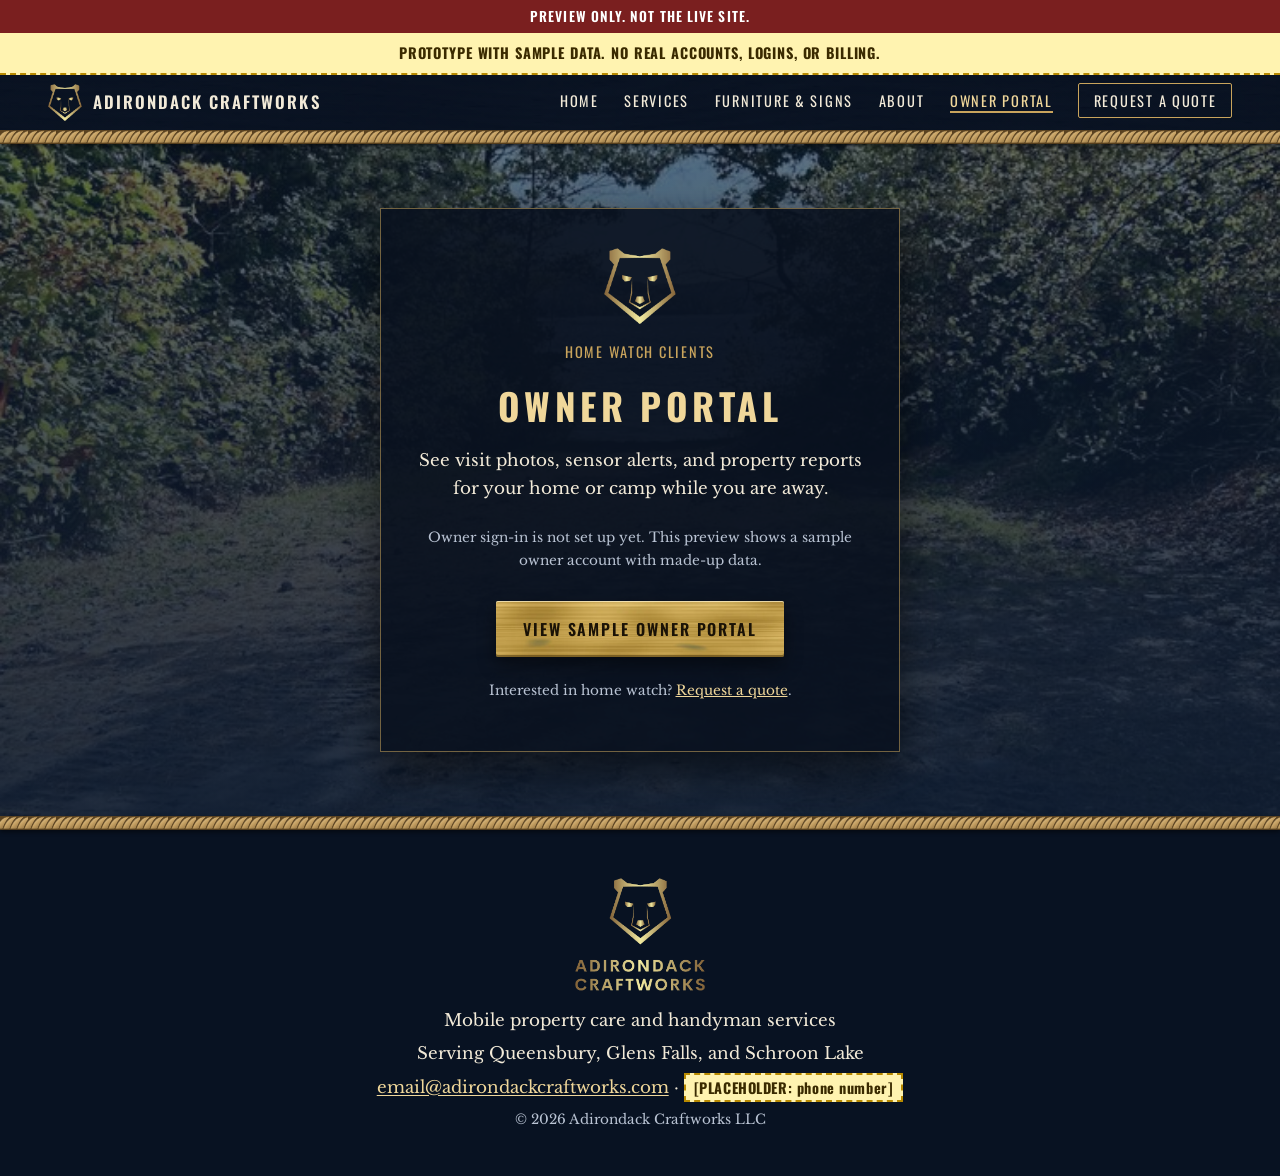
==== portal/index.html @ 4a9fceff "Owner portal prototype under /portal/ with sample data, nav link (preview, noindex)" ====
<!doctype html>
<html lang="en">
<head>
<meta charset="utf-8">
<meta name="viewport" content="width=device-width, initial-scale=1">
<meta name="robots" content="noindex,nofollow">
<title>Owner Portal | Adirondack Craftworks</title>
<meta name="description" content="Prototype of the Adirondack Craftworks home-watch owner portal, shown with sample data.">
<link rel="preconnect" href="https://fonts.googleapis.com">
<link rel="preconnect" href="https://fonts.gstatic.com" crossorigin>
<link rel="stylesheet" href="https://fonts.googleapis.com/css2?family=Oswald:wght@400;600&family=Libre+Baskerville:ital,wght@0,400;0,700;1,400&display=swap">
<link rel="stylesheet" href="../css/style.css">
<link rel="stylesheet" href="../css/portal.css">
<link rel="icon" href="../images/logo-mark.png" type="image/png">
</head>
<body>
<a class="skip" href="#main">Skip to content</a>
<div class="preview-flag">Preview only. Not the live site.</div>
<div class="proto" role="note">Prototype with sample data. No real accounts, logins, or billing.</div>
<header class="bar">
  <a class="brand" href="../index.html" aria-label="Adirondack Craftworks, home"><img src="../images/logo-mark.png" width="117" height="125" alt=""><span>Adirondack Craftworks</span></a>
  <nav aria-label="Main">
    <ul>
      <li><a href="../index.html">Home</a></li>
      <li><a href="../services.html">Services</a></li>
      <li><a href="../furniture-signs.html">Furniture &amp; Signs</a></li>
      <li><a href="../about.html">About</a></li>
      <li><a href="index.html" aria-current="page">Owner Portal</a></li>
      <li><a href="../quote.html" class="nav-cta">Request a Quote</a></li>
    </ul>
  </nav>
</header>
<div class="rope" aria-hidden="true"></div>

<main id="main">
  <section class="login-wrap">
    <div class="login-card">
      <img src="../images/logo-mark.png" width="117" height="125" alt="">
      <p class="kicker">Home watch clients</p>
      <h1>Owner Portal</h1>
      <p>See visit photos, sensor alerts, and property reports for your home or camp while you are away.</p>
      <p class="small">Owner sign-in is not set up yet. This preview shows a sample owner account with made-up data.</p>
      <a class="btn brass" href="dashboard.html">View sample owner portal</a>
      <p class="small">Interested in home watch? <a href="../quote.html">Request a quote</a>.</p>
    </div>
  </section>
</main>

<div class="rope" aria-hidden="true"></div>
<footer class="foot">
  <img src="../images/logo-full.png" width="245" height="213" alt="Adirondack Craftworks logo" loading="lazy">
  <p>Mobile property care and handyman services</p>
  <p>Serving Queensbury, Glens Falls, and Schroon Lake</p>
  <p><a href="mailto:email@adirondackcraftworks.com">email@adirondackcraftworks.com</a> &middot; <span class="ph">[PLACEHOLDER: phone number]</span></p>
  <p class="small">&copy; 2026 Adirondack Craftworks LLC</p>
</footer>
</body>
</html>
---- css/style.css ----
:root{--navy:#0d1b30;--navy-2:#13284a;--brass:#c9a45c;--brass-hi:#f0d79a;--cream:#f2ead8;--muted:#b9c3d3}
*{box-sizing:border-box}
html{scroll-behavior:smooth}
body{margin:0;background:var(--navy);color:var(--cream);font:400 1.05rem/1.7 "Libre Baskerville",Georgia,serif}
img{max-width:100%;height:auto;display:block}
h1,h2,h3,.brand span,nav a,.btn,.kicker,.hero-sub,.markers b,.log span,.species span,.porthole p,figcaption{font-family:Oswald,"Arial Narrow",sans-serif;text-transform:uppercase;letter-spacing:.12em}
a{color:var(--brass-hi)}
a:focus-visible,.btn:focus-visible{outline:3px solid var(--brass-hi);outline-offset:3px}
.skip{position:absolute;left:-999px;top:0;background:var(--cream);color:var(--navy);padding:.5rem 1rem;z-index:30}.skip:focus{left:1rem}
.rope{height:14px;background:url(../tex/rope.svg) repeat-x 0 0/28px 14px;box-shadow:0 2px 4px rgba(0,0,0,.5);position:relative;z-index:2}

.bar{position:sticky;top:0;z-index:20;display:flex;align-items:center;justify-content:space-between;gap:1rem;padding:.6rem clamp(1rem,4vw,3rem);
  background:linear-gradient(rgba(8,16,30,.85),rgba(8,16,30,.85)),url(../tex/navy-plank.webp) center/900px auto}
.bar+.rope{position:sticky;top:58px;z-index:19}
.brand{display:flex;align-items:center;gap:.7rem;text-decoration:none;color:var(--cream)}
.brand img{width:34px}
.brand span{font-weight:600;font-size:1.05rem}
.bar ul{list-style:none;margin:0;padding:0;display:flex;gap:1.6rem;align-items:center}
.bar nav a{color:var(--cream);text-decoration:none;font-size:.9rem}
.bar nav a:hover{color:var(--brass-hi)}
.nav-cta{border:1px solid var(--brass);padding:.35rem .9rem;border-radius:2px}

.hero{position:relative;min-height:88vh;display:flex;align-items:center;justify-content:center;text-align:center;padding:5rem 1.2rem;
}
.hero{background:linear-gradient(180deg,rgba(13,27,48,.5),rgba(13,27,48,.85) 75%,var(--navy)),url(../images/area-view-1000.jpg) center 40%/cover,var(--navy-2)}
.hero-inner{max-width:900px}
.quarterboard{display:flex;align-items:center;justify-content:center;gap:1.2rem;padding:1.4rem 3.6rem;margin:0 auto;
  background:linear-gradient(180deg,rgba(255,255,255,.08),transparent 40%,rgba(0,0,0,.35)),url(../tex/navy-plank.webp) center/700px auto,var(--navy-2);
  clip-path:polygon(0 50%,4% 0,96% 0,100% 50%,96% 100%,4% 100%);
  filter:drop-shadow(0 14px 22px rgba(0,0,0,.6));position:relative}
.quarterboard::before{content:"";position:absolute;inset:7px;clip-path:polygon(0 50%,3.6% 0,96.4% 0,100% 50%,96.4% 100%,3.6% 100%);
  border:0;background:linear-gradient(var(--brass),var(--brass)) top/100% 2px no-repeat,linear-gradient(var(--brass),var(--brass)) bottom/100% 2px no-repeat;opacity:.8}
.quarterboard h1{margin:0;font-size:clamp(1.6rem,5.5vw,3.6rem);font-weight:600;line-height:1.1;
  background:url(../tex/brass.webp) center/600px auto;-webkit-background-clip:text;background-clip:text;color:transparent;
  filter:drop-shadow(0 2px 0 rgba(0,0,0,.6))}
.star{color:var(--brass);font-size:1.4rem}
.hero-sub{color:var(--brass-hi);margin:1.8rem 0 .8rem;font-size:1rem}
.hero-lead{font-size:1.2rem;max-width:44ch;margin:0 auto 2rem;color:var(--cream);text-shadow:0 2px 6px rgba(0,0,0,.6)}
.btn{display:inline-block;padding:.9rem 1.7rem;text-decoration:none;font-weight:600;border-radius:2px}
.btn.brass{color:#1a1206;background:url(../tex/brass.webp) center/500px auto,var(--brass);box-shadow:inset 0 1px 0 rgba(255,245,210,.7),inset 0 -2px 0 rgba(70,50,10,.5),0 8px 18px rgba(0,0,0,.45)}
.btn.brass:hover{filter:brightness(1.08)}

.band{padding:clamp(3.5rem,8vw,6rem) 0;position:relative}
.band.navy{background:linear-gradient(rgba(13,27,48,.78),rgba(13,27,48,.78)),url(../tex/navy-plank.webp) 0 0/1024px 512px}
.band.deep{background:radial-gradient(ellipse at 30% 50%,#1a3560,#081222 75%)}
.band.brassband{color:#1a1206;background:linear-gradient(90deg,rgba(255,240,200,.15),transparent 40%,rgba(60,40,5,.2)),url(../tex/brass.webp) center/1024px 100%,var(--brass)}
.wrap{max-width:1100px;margin:0 auto;padding:0 clamp(1.2rem,4vw,2.5rem)}
.kicker{color:var(--brass);margin:0 0 .3rem;font-size:.9rem}
.brassband .kicker{color:#4a3610}
h2{font-size:clamp(1.9rem,4.4vw,3rem);margin:0 0 1.2rem;line-height:1.1;font-weight:600}
.big{font-size:1.35rem;line-height:1.5}
.signs{display:grid;grid-template-columns:1.1fr 1fr;gap:3rem;align-items:center}
.markers{list-style:none;margin:0;padding:0;display:grid;gap:.8rem}
.markers li{display:grid;grid-template-columns:54px 1fr;grid-template-rows:auto auto;column-gap:1rem;align-items:center;padding:.8rem 1rem;background:rgba(8,16,30,.6);border-left:3px solid var(--brass)}
.m{grid-row:span 2;width:54px;height:54px;border-radius:50%;box-shadow:inset 0 2px 3px rgba(255,255,255,.4),inset 0 -3px 4px rgba(0,0,0,.45),0 0 0 3px #1a1206,0 0 0 5px var(--brass)}
.markers small{color:var(--muted);font-size:.9rem}
.m-wood{background:url(../tex/walnut.webp) center/300px auto}
.m-copper{background:url(../tex/copper.webp) center/300px auto}
.m-steel{background:url(../tex/steel.webp) center/300px auto}
.m-brass{background:url(../tex/brass.webp) center/300px auto}
.m-led{background:radial-gradient(circle,#fff8e6 0 22%,#ffd27a 40%,#3a2a10 72%);box-shadow:0 0 18px 4px rgba(255,200,110,.55),0 0 0 3px #1a1206,0 0 0 5px var(--brass)}
.cols{display:grid;grid-template-columns:1fr 1fr;gap:2rem}
.cols article{padding:1.6rem;border:1px solid rgba(201,164,92,.45);background:rgba(8,16,30,.55)}
h3{color:var(--brass-hi);font-size:1.15rem;margin:0 0 .5rem;font-weight:600}
.species{margin-top:2.4rem;padding-top:1.6rem;border-top:1px solid rgba(201,164,92,.35)}
.species span{display:inline-block;margin:0 .5rem .6rem 0;padding:.35rem .9rem;border:1px solid var(--brass);color:var(--cream);font-size:.9rem}
.soon{color:var(--cream);font-style:italic}.soon strong{font-style:normal;color:var(--brass-hi)}
.strip{display:grid;grid-template-columns:1fr 1fr 1fr;gap:0}
.strip figure{margin:0;position:relative;overflow:hidden;aspect-ratio:4/3}
.strip img{width:100%;height:100%;object-fit:cover}
.strip figcaption{position:absolute;left:1rem;bottom:1rem;background:url(../tex/brass.webp) center/400px auto;color:#1a1206;padding:.25rem .8rem;font-size:.8rem;box-shadow:0 3px 8px rgba(0,0,0,.5)}
.gallery{display:grid;grid-template-columns:auto 1fr;gap:3rem;align-items:center}
.porthole{width:clamp(220px,30vw,300px);aspect-ratio:1;border-radius:50%;padding:22px;background:url(../tex/brass.webp) center/600px auto;
  box-shadow:inset 0 3px 4px rgba(255,245,210,.7),inset 0 -5px 8px rgba(60,40,5,.6),0 18px 34px rgba(0,0,0,.6);position:relative}
.porthole::before{content:"";position:absolute;inset:8px;border-radius:50%;background:radial-gradient(circle,transparent 93%,rgba(60,40,5,.5) 94%,transparent 96%)}
.glass{width:100%;height:100%;border-radius:50%;display:flex;align-items:center;justify-content:center;text-align:center;
  background:radial-gradient(circle at 35% 30%,rgba(255,255,255,.18),transparent 40%),radial-gradient(circle,#173058,#0a1528);box-shadow:inset 0 6px 16px rgba(0,0,0,.7)}
.glass p{margin:0;font-size:1.6rem;line-height:1.2;color:var(--brass-hi)}
.glass span{font-size:1rem;color:var(--cream)}
.inquire{max-width:820px;text-align:center}
.log{list-style:none;margin:2rem auto;padding:0;max-width:560px;text-align:left;border:1px solid rgba(201,164,92,.5);background:rgba(8,16,30,.6)}
.log li{display:grid;grid-template-columns:120px 1fr;gap:1rem;padding:.9rem 1.2rem;overflow-wrap:anywhere}
.log li+li{border-top:1px dashed rgba(201,164,92,.35)}
.log span{color:var(--brass);font-size:.85rem;padding-top:.15rem}
.log a{color:var(--cream)}
.foot{text-align:center;padding:3rem 1rem 2.5rem;background:#081222}
.foot img{width:130px;margin:0 auto 1rem}
.foot p{margin:.3rem 0}
.small{font-size:.85rem;color:var(--muted)}

@media (max-width:860px){
  .bar{flex-direction:column;gap:.4rem;padding:.5rem}
  .bar+.rope{top:auto;position:relative}
  .bar{position:relative}
  .bar ul{gap:1rem;flex-wrap:wrap;justify-content:center}
  .signs,.cols,.gallery{grid-template-columns:1fr}
  .porthole{margin:0 auto}
  .gallery{text-align:center}
  .strip{grid-template-columns:1fr}
  .quarterboard{padding:1.2rem 2rem}
  .star{display:none}
  .hero{min-height:auto}
}
@media (max-width:480px){.log li{grid-template-columns:1fr;gap:.1rem}.bar nav a{font-size:.8rem}}
@media (prefers-reduced-motion:reduce){html{scroll-behavior:auto}}

[hidden]{display:none!important}
.inquiry-form-slot{margin-top:2rem;text-align:left}
.inquiry-form{display:grid;gap:1rem}
.f-row{display:grid;grid-template-columns:1fr 1fr;gap:1rem}
.f-field label{display:block;font-weight:700;font-size:.85rem;letter-spacing:.08em;text-transform:uppercase;margin-bottom:.35rem}
.f-field input,.f-field textarea{width:100%;font:inherit;font-size:1rem;padding:.75rem .85rem;border-radius:2px}
.f-field textarea{resize:vertical;min-height:8rem}
.opt{text-transform:none;letter-spacing:0;font-weight:400;opacity:.8}
.hp{position:absolute!important;left:-10000px;width:1px;height:1px;overflow:hidden}
.inquiry-form button{justify-self:start;border:0;cursor:pointer}
@media (max-width:560px){.f-row{grid-template-columns:1fr}}
.inquiry-form-slot{max-width:560px;margin:2rem auto 0}
.f-field label{color:var(--brass);font-family:Oswald,sans-serif}
.f-field input,.f-field textarea{background:rgba(8,16,30,.85);color:var(--cream);border:1px solid var(--brass)}
.f-field input:focus,.f-field textarea:focus{outline:3px solid var(--brass-hi);outline-offset:1px}

/* Preview additions: property care and handyman pages */
.preview-flag{background:#7a1f1f;color:#fff;text-align:center;font:600 .85rem/1.4 Oswald,sans-serif;letter-spacing:.08em;text-transform:uppercase;padding:.45rem 1rem}
.ph{display:inline-block;background:#fff3b0;color:#3a2a00;border:2px dashed #b88a00;padding:.15rem .5rem;font:700 .9rem/1.4 Oswald,sans-serif;letter-spacing:.04em}
.bar nav a[aria-current="page"]{color:var(--brass-hi);border-bottom:2px solid var(--brass)}
.hero.sub{min-height:auto;padding:4rem 1.2rem 3rem}
.areas{display:flex;flex-wrap:wrap;justify-content:center;gap:.6rem;margin:0 0 2rem;padding:0;list-style:none}
.areas li{border:1px solid var(--brass);padding:.35rem .9rem;font-family:Oswald,sans-serif;text-transform:uppercase;letter-spacing:.1em;font-size:.9rem;background:rgba(8,16,30,.55)}
.svc-grid{display:grid;grid-template-columns:repeat(auto-fit,minmax(260px,1fr));gap:1.4rem;margin:2rem 0 0;padding:0;list-style:none}
.svc-grid li{padding:1.5rem;border:1px solid rgba(201,164,92,.45);background:rgba(8,16,30,.6);border-top:4px solid var(--brass)}
.svc-grid p{margin:0;color:var(--cream)}
.note{margin:2.2rem 0 0;padding:1rem 1.2rem;border-left:4px solid var(--brass);background:rgba(8,16,30,.7)}
.note strong{color:var(--brass-hi)}
.tile{aspect-ratio:16/9;border:1px solid rgba(201,164,92,.35);background:linear-gradient(135deg,#1a3560,#0a1528 60%,#3a2a10)}
.two{display:grid;grid-template-columns:1.2fr 1fr;gap:2.5rem;align-items:center}
.center{text-align:center}
.f-field select{width:100%;font:inherit;font-size:1rem;padding:.75rem .85rem;border-radius:2px;background:rgba(8,16,30,.85);color:var(--cream);border:1px solid var(--brass)}
.f-field select:focus{outline:3px solid var(--brass-hi);outline-offset:1px}
.quote-form{max-width:640px;margin:2rem auto 0;text-align:left}
.req{color:var(--brass-hi)}
@media (max-width:860px){.two{grid-template-columns:1fr}}
.ph-grid{display:grid;grid-template-columns:repeat(3,1fr);gap:1rem;margin-top:1.5rem}
@media (max-width:860px){.ph-grid{grid-template-columns:1fr}}
---- css/portal.css ----
/* Owner portal prototype (preview only, sample data) */
.proto{background:#fff3b0;color:#3a2a00;border-bottom:2px dashed #b88a00;text-align:center;font:700 .9rem/1.5 Oswald,sans-serif;letter-spacing:.06em;text-transform:uppercase;padding:.55rem 1rem}
.login-wrap{min-height:70vh;display:flex;align-items:center;justify-content:center;padding:4rem 1.2rem;
  background:linear-gradient(180deg,rgba(13,27,48,.6),rgba(13,27,48,.92)),url(../images/wooded-path-1000.jpg) center/cover,var(--navy-2)}
.login-card{max-width:520px;width:100%;text-align:center;padding:2.4rem 2rem;border:1px solid rgba(201,164,92,.55);background:rgba(8,16,30,.88);box-shadow:0 18px 40px rgba(0,0,0,.55)}
.login-card img{width:72px;margin:0 auto 1rem}
.login-card h1{font-size:clamp(1.6rem,5vw,2.3rem);margin:0 0 .6rem;color:var(--brass-hi)}
.login-card p{margin:.6rem 0}
.login-card .btn{margin-top:1.2rem;border:0;cursor:pointer;font-size:1rem}
.login-card .small{margin-top:1.4rem}
.dash{padding:2.5rem 0 4rem}
.dash h1{font-size:clamp(1.6rem,4.5vw,2.6rem);margin:0 0 .3rem}
.dash-head{display:flex;flex-wrap:wrap;justify-content:space-between;align-items:flex-end;gap:1rem;margin-bottom:1.6rem}
.dash-head a{font-family:Oswald,sans-serif;text-transform:uppercase;letter-spacing:.1em;font-size:.85rem}
.grid{display:grid;grid-template-columns:repeat(12,1fr);gap:1.4rem}
.panel{grid-column:span 12;padding:1.5rem;border:1px solid rgba(201,164,92,.45);background:rgba(8,16,30,.6);border-top:4px solid var(--brass);position:relative}
.panel.half{grid-column:span 6}
.panel h2{font-size:1.35rem;margin:0 0 1rem;color:var(--brass-hi)}
.sample{position:absolute;top:.7rem;right:.8rem;background:#fff3b0;color:#3a2a00;border:1px dashed #b88a00;font:700 .7rem/1.3 Oswald,sans-serif;letter-spacing:.08em;text-transform:uppercase;padding:.15rem .45rem}
.prop{display:grid;grid-template-columns:220px 1fr;gap:1.4rem;align-items:center}
.prop .pic{aspect-ratio:4/3;background:url(../images/area-view-1000.jpg) center/cover;border:1px solid rgba(201,164,92,.45)}
.prop h3{font-size:1.4rem;margin:0 0 .2rem}
.prop dl{display:grid;grid-template-columns:auto 1fr;gap:.25rem 1rem;margin:.8rem 0 0}
.prop dt{font-family:Oswald,sans-serif;text-transform:uppercase;letter-spacing:.1em;font-size:.8rem;color:var(--brass);padding-top:.2rem}
.prop dd{margin:0}
.visits{list-style:none;margin:0;padding:0;display:grid;gap:1rem}
.visit{display:grid;grid-template-columns:110px 1fr;gap:1rem;padding-bottom:1rem;border-bottom:1px dashed rgba(201,164,92,.35)}
.visit:last-child{border-bottom:0;padding-bottom:0}
.thumbs{display:flex;gap:.4rem;margin-top:.5rem;flex-wrap:wrap}
.thumbs button{padding:0;border:1px solid var(--brass);background:none;cursor:zoom-in;width:72px;height:54px;overflow:hidden}
.thumbs img{width:100%;height:100%;object-fit:cover}
.date{font-family:Oswald,sans-serif;text-transform:uppercase;letter-spacing:.08em;color:var(--brass);font-size:.9rem}
.visit h3{font-size:1rem;margin:0 0 .2rem}
.visit p{margin:0;font-size:.95rem}
.sensors{width:100%;border-collapse:collapse;font-size:.95rem}
.sensors th,.sensors td{text-align:left;padding:.6rem .5rem;border-bottom:1px dashed rgba(201,164,92,.3);vertical-align:top}
.sensors th{font-family:Oswald,sans-serif;text-transform:uppercase;letter-spacing:.08em;font-weight:400;color:var(--brass);font-size:.8rem}
.st{display:inline-block;font:600 .75rem/1.3 Oswald,sans-serif;letter-spacing:.08em;text-transform:uppercase;padding:.2rem .55rem;border-radius:2px}
.st.ok{background:#1f5135;color:#d9f5e3}.st.watch{background:#7a5a10;color:#fff3cf}.st.alert{background:#7a1f1f;color:#ffe1e1}.st.resolved{background:#33415a;color:#dfe6f2}
.filter{display:flex;gap:.5rem;flex-wrap:wrap;margin:0 0 1rem}
.filter button{font:600 .8rem/1 Oswald,sans-serif;letter-spacing:.08em;text-transform:uppercase;padding:.45rem .8rem;background:rgba(8,16,30,.8);color:var(--cream);border:1px solid var(--brass);cursor:pointer}
.filter button[aria-pressed="true"]{background:var(--brass);color:#1a1206}
.drone{display:grid;grid-template-columns:1fr 1fr;gap:1rem;align-items:center}
.drone .frame{aspect-ratio:16/9;border:2px dashed rgba(201,164,92,.6);display:flex;align-items:center;justify-content:center;text-align:center;padding:1rem;color:var(--muted);background:repeating-linear-gradient(45deg,rgba(255,255,255,.03) 0 12px,transparent 12px 24px)}
.pending{display:inline-block;background:#7a5a10;color:#fff3cf;font:700 .8rem/1.3 Oswald,sans-serif;letter-spacing:.08em;text-transform:uppercase;padding:.3rem .7rem;margin-bottom:.6rem}
.plans{display:grid;grid-template-columns:repeat(3,1fr);gap:1rem;margin:0 0 1.2rem;padding:0;list-style:none}
.plans li{padding:1.1rem;border:1px solid rgba(201,164,92,.45);background:rgba(8,16,30,.55)}
.plans li.cur{border:2px solid var(--brass-hi)}
.plans h3{font-size:1rem;margin:0 0 .3rem}
.price{font-family:Oswald,sans-serif;font-size:1.5rem;color:var(--cream);margin:.2rem 0 .5rem}
.plans p{margin:.2rem 0;font-size:.92rem}
.btn[disabled]{opacity:.55;cursor:not-allowed;filter:grayscale(.4);border:0;font-size:1rem}
.lightbox{position:fixed;inset:0;background:rgba(0,0,0,.85);display:flex;align-items:center;justify-content:center;z-index:50;padding:1rem}
.lightbox img{max-height:85vh;width:auto;border:2px solid var(--brass)}
.lightbox p{position:absolute;bottom:1rem;left:0;right:0;text-align:center}
@media (max-width:860px){.panel.half{grid-column:span 12}.prop,.drone{grid-template-columns:1fr}.plans{grid-template-columns:1fr}.prop .pic{max-width:360px}}
@media (max-width:520px){.visit{grid-template-columns:1fr;gap:.3rem}.sensors thead{display:none}.sensors tr{display:block;padding:.6rem 0;border-bottom:1px dashed rgba(201,164,92,.3)}.sensors td{display:block;border:0;padding:.15rem 0}}
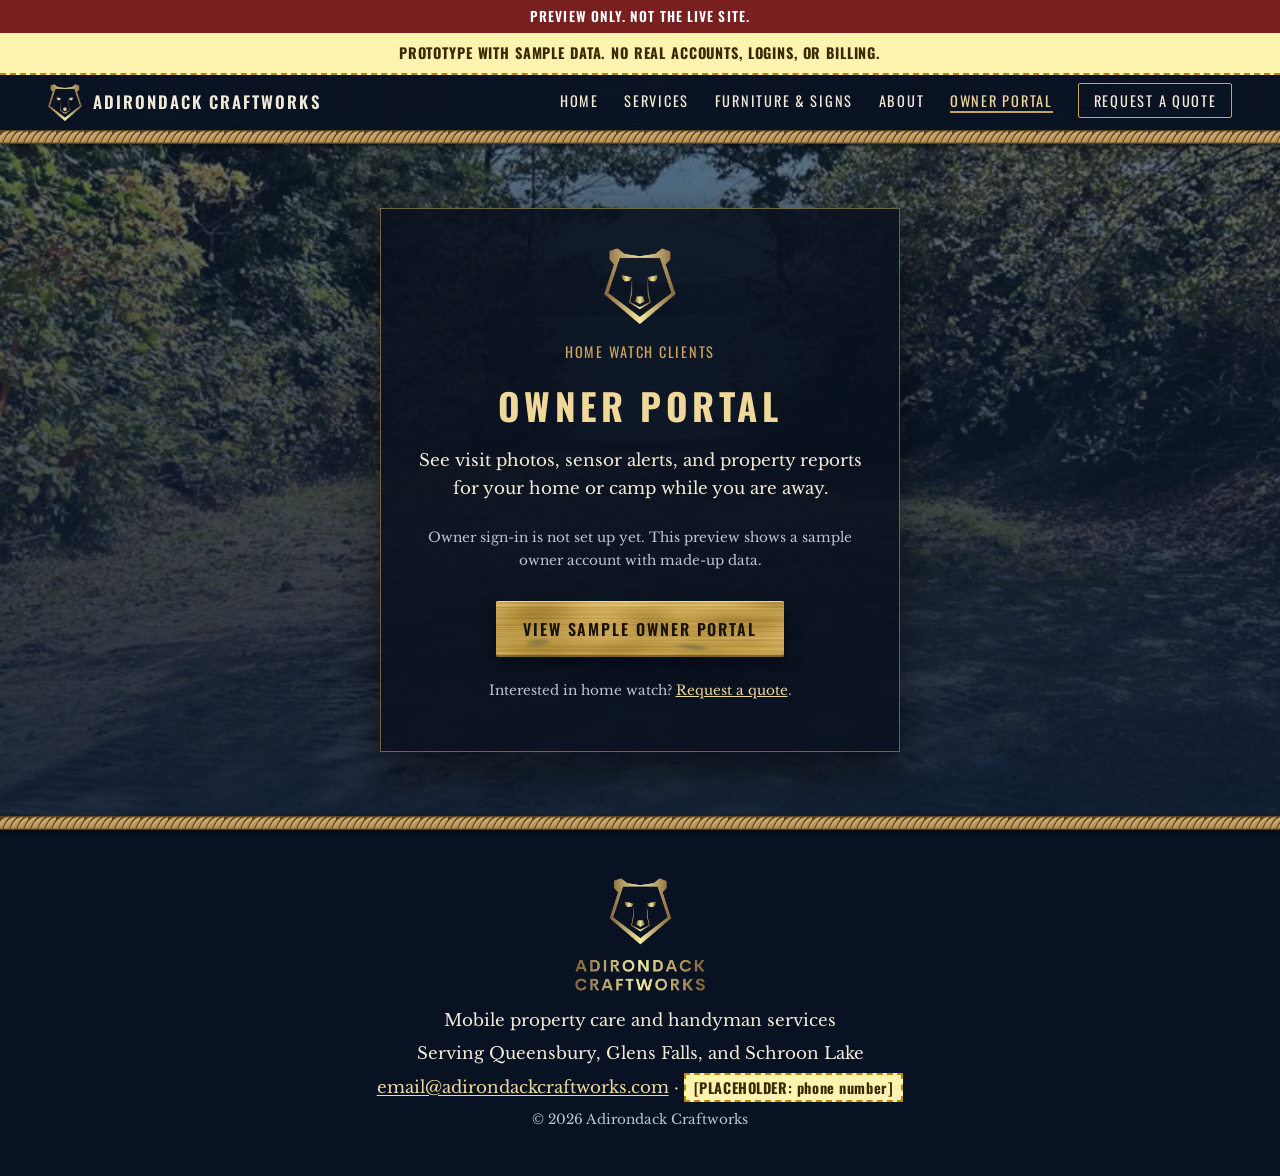
==== commit 26eb8f38: "Owner portal: Grant's corrected plan details, repair rate; drop LLC from footer (preview)" ====
--- a/portal/index.html
+++ b/portal/index.html
@@ -52,7 +52,7 @@
   <p>Mobile property care and handyman services</p>
   <p>Serving Queensbury, Glens Falls, and Schroon Lake</p>
   <p><a href="mailto:email@adirondackcraftworks.com">email@adirondackcraftworks.com</a> &middot; <span class="ph">[PLACEHOLDER: phone number]</span></p>
-  <p class="small">&copy; 2026 Adirondack Craftworks LLC</p>
+  <p class="small">&copy; 2026 Adirondack Craftworks</p>
 </footer>
 </body>
 </html>
--- a/css/portal.css
+++ b/css/portal.css
@@ -43,7 +43,7 @@
 .drone{display:grid;grid-template-columns:1fr 1fr;gap:1rem;align-items:center}
 .drone .frame{aspect-ratio:16/9;border:2px dashed rgba(201,164,92,.6);display:flex;align-items:center;justify-content:center;text-align:center;padding:1rem;color:var(--muted);background:repeating-linear-gradient(45deg,rgba(255,255,255,.03) 0 12px,transparent 12px 24px)}
 .pending{display:inline-block;background:#7a5a10;color:#fff3cf;font:700 .8rem/1.3 Oswald,sans-serif;letter-spacing:.08em;text-transform:uppercase;padding:.3rem .7rem;margin-bottom:.6rem}
-.plans{display:grid;grid-template-columns:repeat(3,1fr);gap:1rem;margin:0 0 1.2rem;padding:0;list-style:none}
+.plans{display:grid;grid-template-columns:repeat(4,1fr);gap:1rem;margin:0 0 1.2rem;padding:0;list-style:none}
 .plans li{padding:1.1rem;border:1px solid rgba(201,164,92,.45);background:rgba(8,16,30,.55)}
 .plans li.cur{border:2px solid var(--brass-hi)}
 .plans h3{font-size:1rem;margin:0 0 .3rem}
@@ -55,3 +55,7 @@
 .lightbox p{position:absolute;bottom:1rem;left:0;right:0;text-align:center}
 @media (max-width:860px){.panel.half{grid-column:span 12}.prop,.drone{grid-template-columns:1fr}.plans{grid-template-columns:1fr}.prop .pic{max-width:360px}}
 @media (max-width:520px){.visit{grid-template-columns:1fr;gap:.3rem}.sensors thead{display:none}.sensors tr{display:block;padding:.6rem 0;border-bottom:1px dashed rgba(201,164,92,.3)}.sensors td{display:block;border:0;padding:.15rem 0}}
+.pkg-flag{display:inline-block;background:#fff3b0;color:#3a2a00;border:2px dashed #b88a00;font:700 .8rem/1.3 Oswald,sans-serif;letter-spacing:.08em;text-transform:uppercase;padding:.25rem .6rem;margin:0 0 1rem}
+.setup{margin:0 0 1rem}.setup b{color:var(--brass-hi)}
+@media (max-width:1100px) and (min-width:861px){.plans{grid-template-columns:1fr 1fr}}
+.visits{grid-template-columns:repeat(auto-fit,minmax(300px,1fr))}.visit{border:1px dashed rgba(201,164,92,.35);padding:1rem}.visit:last-child{padding-bottom:1rem;border-bottom:1px dashed rgba(201,164,92,.35)}
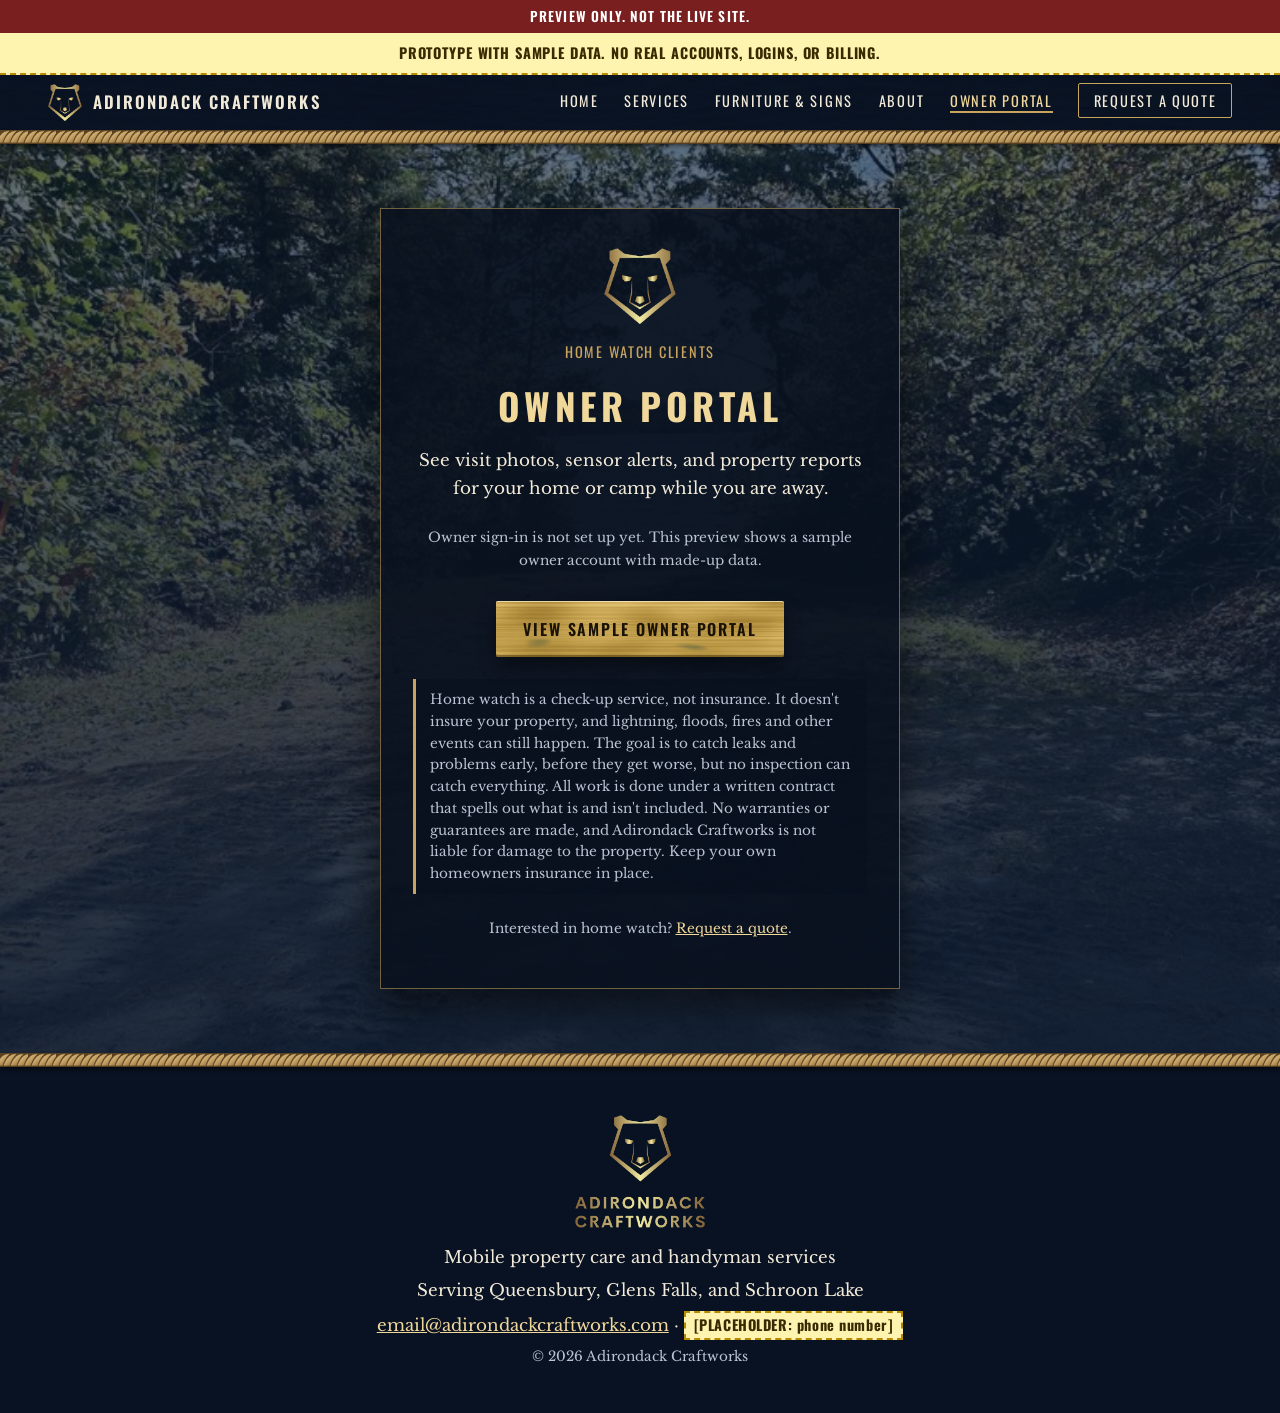
==== commit 3e3a60ac: "Owner portal: home watch liability disclaimer (preview)" ====
--- a/portal/index.html
+++ b/portal/index.html
@@ -41,6 +41,8 @@
       <p>See visit photos, sensor alerts, and property reports for your home or camp while you are away.</p>
       <p class="small">Owner sign-in is not set up yet. This preview shows a sample owner account with made-up data.</p>
       <a class="btn brass" href="dashboard.html">View sample owner portal</a>
+      <!-- LEGAL REVIEW: liability disclaimer -->
+      <p class="small disclaimer">Home watch is a check-up service, not insurance. It doesn't insure your property, and lightning, floods, fires and other events can still happen. The goal is to catch leaks and problems early, before they get worse, but no inspection can catch everything. All work is done under a written contract that spells out what is and isn't included. No warranties or guarantees are made, and Adirondack Craftworks is not liable for damage to the property. Keep your own homeowners insurance in place.</p>
       <p class="small">Interested in home watch? <a href="../quote.html">Request a quote</a>.</p>
     </div>
   </section>
--- a/css/portal.css
+++ b/css/portal.css
@@ -59,3 +59,4 @@
 .setup{margin:0 0 1rem}.setup b{color:var(--brass-hi)}
 @media (max-width:1100px) and (min-width:861px){.plans{grid-template-columns:1fr 1fr}}
 .visits{grid-template-columns:repeat(auto-fit,minmax(300px,1fr))}.visit{border:1px dashed rgba(201,164,92,.35);padding:1rem}.visit:last-child{padding-bottom:1rem;border-bottom:1px dashed rgba(201,164,92,.35)}
+.disclaimer{border-left:3px solid var(--brass);padding:.6rem .9rem;background:rgba(8,16,30,.55);text-align:left;line-height:1.6}
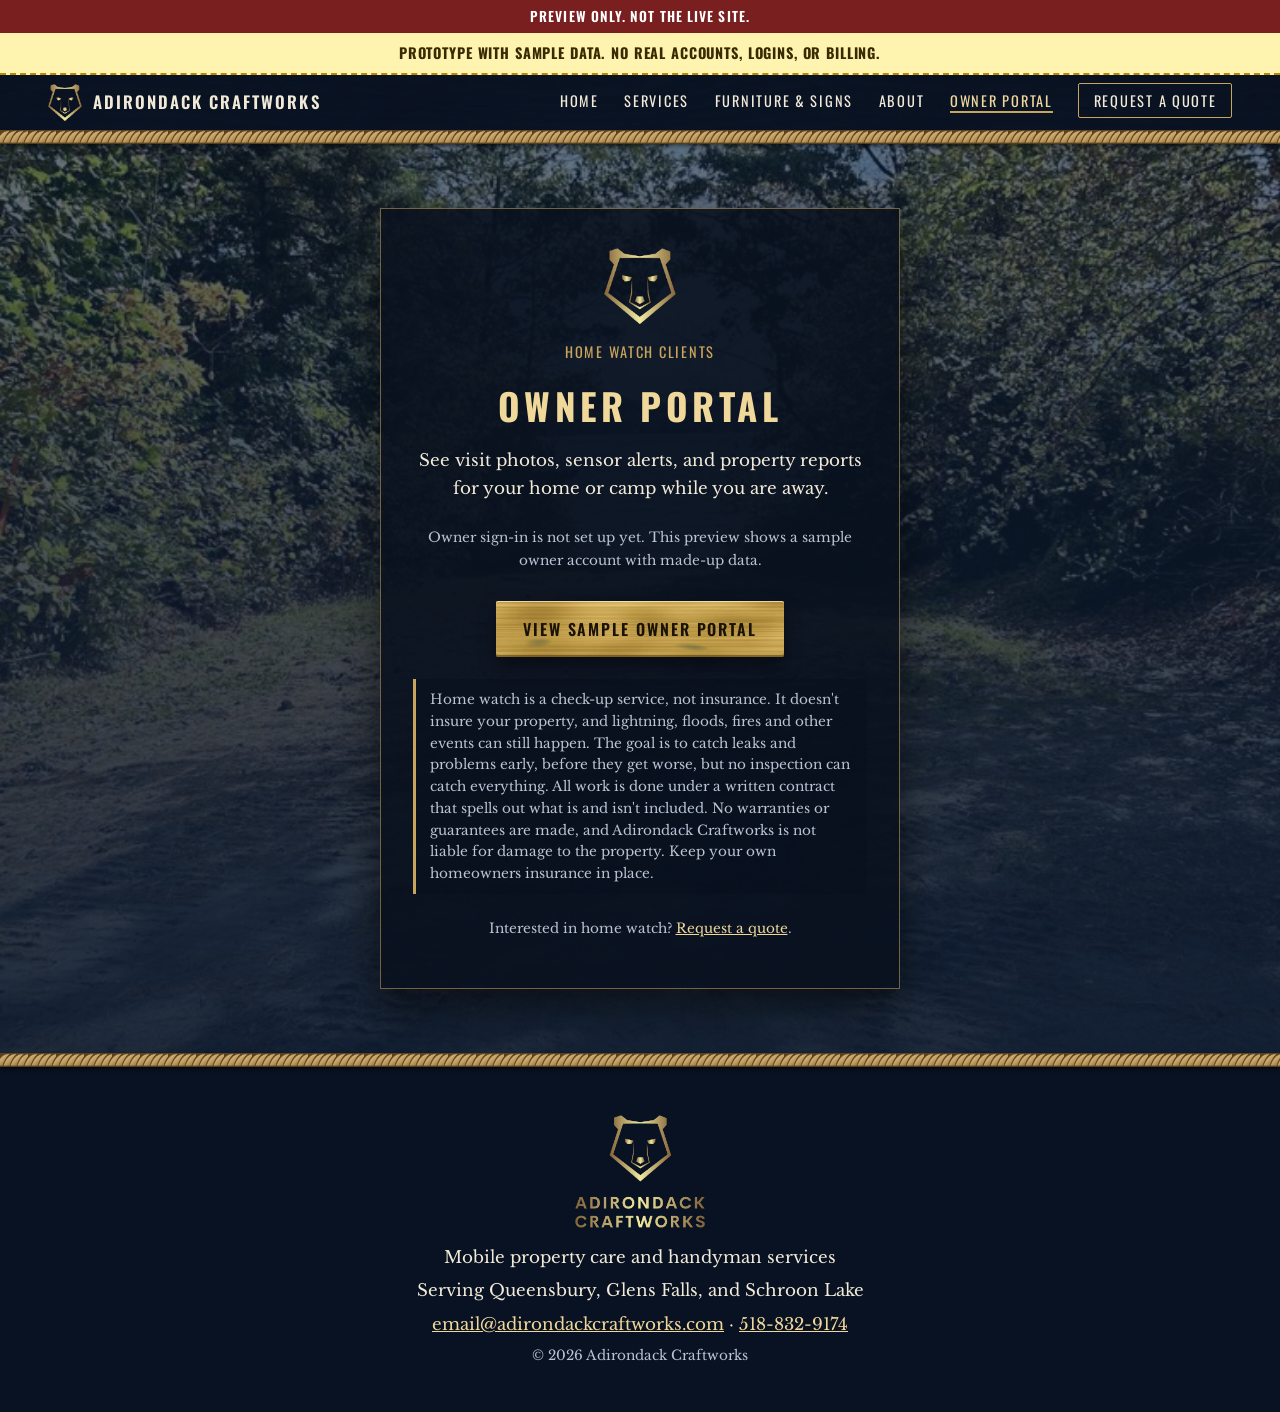
==== commit 1d795f17: "Fill phone number 518-832-9174 (preview)" ====
--- a/portal/index.html
+++ b/portal/index.html
@@ -53,7 +53,7 @@
   <img src="../images/logo-full.png" width="245" height="213" alt="Adirondack Craftworks logo" loading="lazy">
   <p>Mobile property care and handyman services</p>
   <p>Serving Queensbury, Glens Falls, and Schroon Lake</p>
-  <p><a href="mailto:email@adirondackcraftworks.com">email@adirondackcraftworks.com</a> &middot; <span class="ph">[PLACEHOLDER: phone number]</span></p>
+  <p><a href="mailto:email@adirondackcraftworks.com">email@adirondackcraftworks.com</a> &middot; <a href="tel:+15188329174">518-832-9174</a></p>
   <p class="small">&copy; 2026 Adirondack Craftworks</p>
 </footer>
 </body>
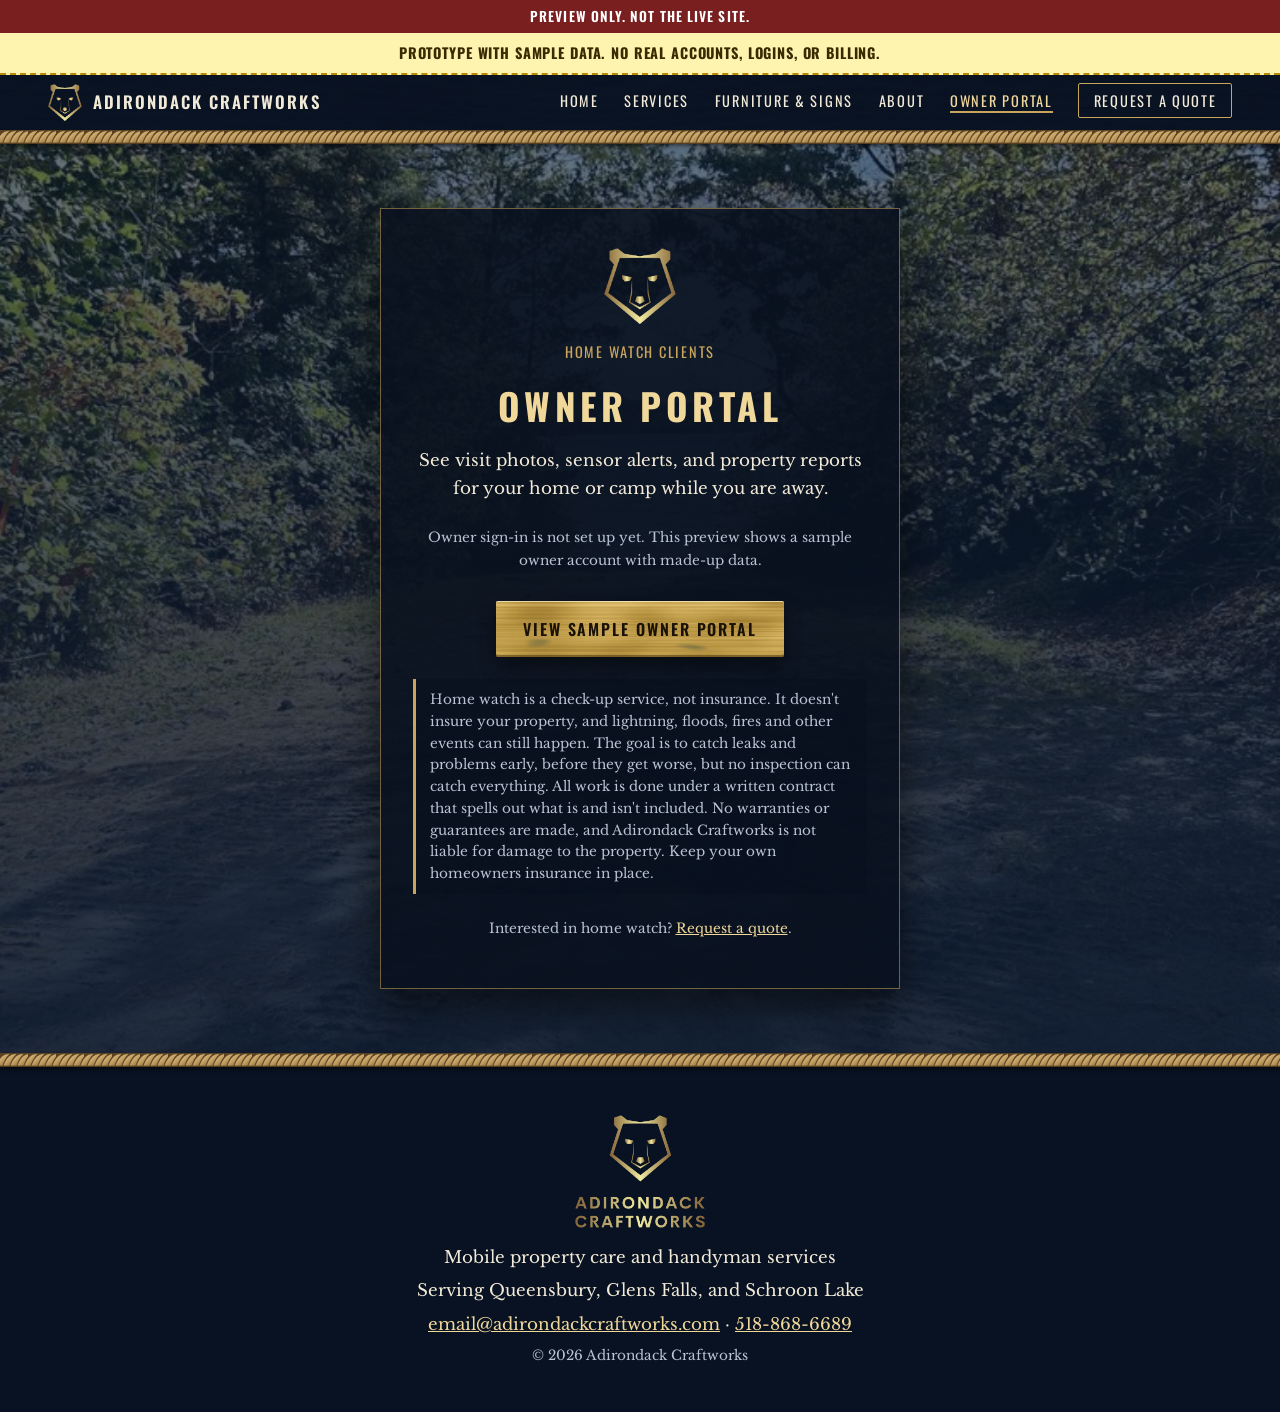
==== commit bd5e5a02: "Replace public phone with 518-868-6689 (preview) Swap the Google Voice number for the assistant numb" ====
--- a/portal/index.html
+++ b/portal/index.html
@@ -53,7 +53,7 @@
   <img src="../images/logo-full.png" width="245" height="213" alt="Adirondack Craftworks logo" loading="lazy">
   <p>Mobile property care and handyman services</p>
   <p>Serving Queensbury, Glens Falls, and Schroon Lake</p>
-  <p><a href="mailto:email@adirondackcraftworks.com">email@adirondackcraftworks.com</a> &middot; <a href="tel:+15188329174">518-832-9174</a></p>
+  <p><a href="mailto:email@adirondackcraftworks.com">email@adirondackcraftworks.com</a> &middot; <a href="tel:+15188686689">518-868-6689</a></p>
   <p class="small">&copy; 2026 Adirondack Craftworks</p>
 </footer>
 </body>
